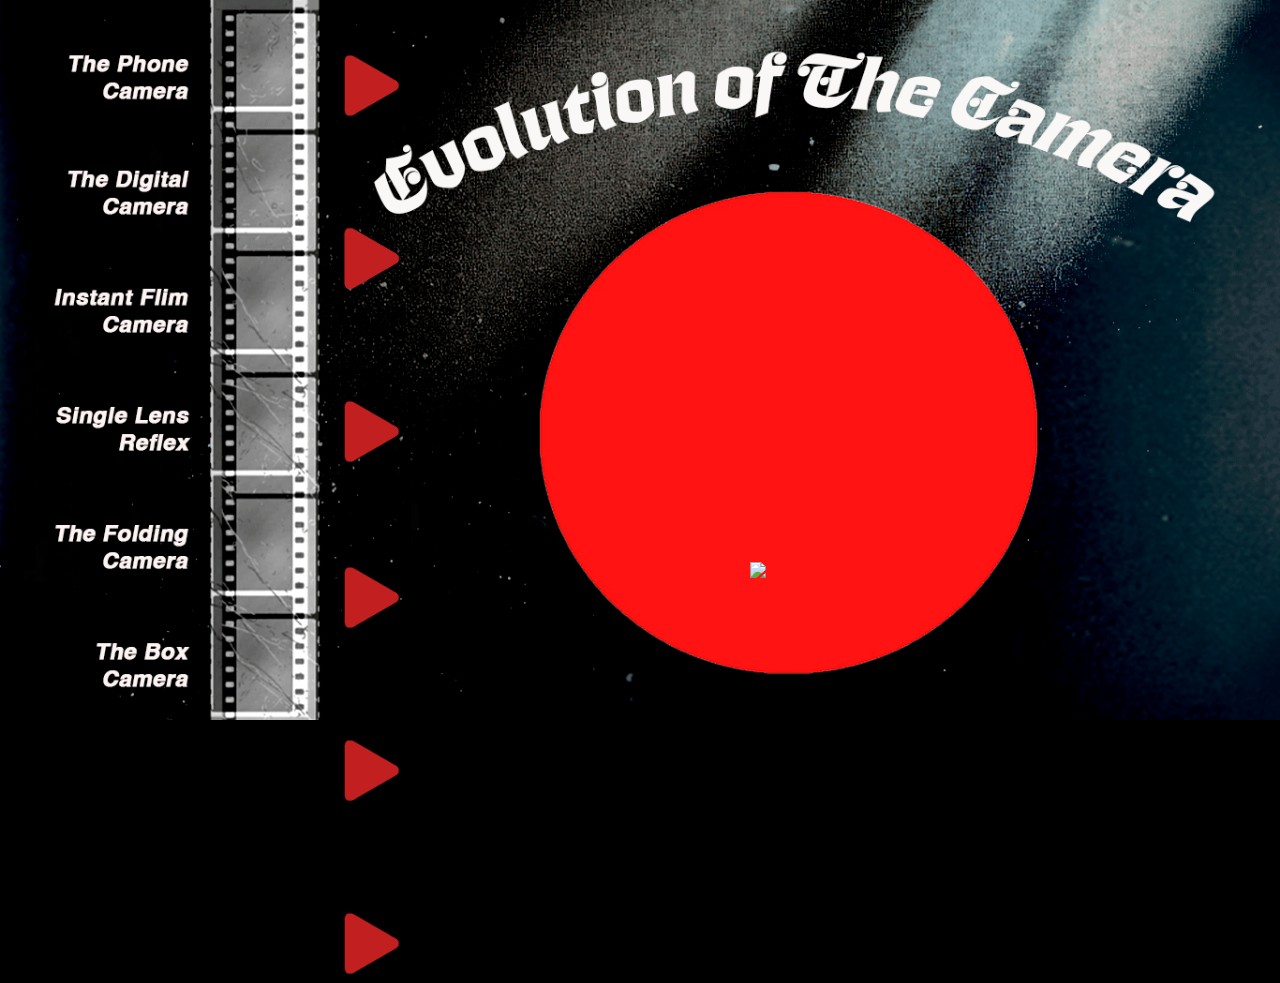
==== index.html @ 2f1d1e01 "Added Files" ====
<!DOCTYPE html>
<html>
    <head>
        <title>iPhone</title>
        <link rel="stylesheet" href="style.css">
    </head>
    <body>
        <a href="page2.html">
            <img class="iphone" src="images/iPhone.png">
        </a>

        <img src="FINAL.png" class="Triangle1" href="index.html">

<a  href="index.html"> <img src="FINAL.png" class="Triangle2"></a>

<a  href="page2.html"> <img src="FINAL.png" class="Triangle2"></a>

<a  href="page3.html"> <img src="FINAL.png" class="Triangle3"></a>

<a  href="page4.html"> <img src="FINAL.png" class="Triangle4"></a>

<a  href="page5.html"> <img src="FINAL.png" class="Triangle5"></a>

<a  href="page6.html"> <img src="FINAL.png" class="Triangle6"></a>        
    </body>
</html>
---- style.css ----
body {
    padding:0;
    margin:0;
    background:black;
 
    background-image: url(Newbackground.gif);
    background-size: 100%;
    background-repeat: no-repeat;
        
    
}

img {
    position:absolute;
    top:50%;
    left:50%;
    transform:translate(-50%, -50%);
}

.iphone {
    position: absolute;
    left: 1120px;
    top: 570px;
    width: 740px;
    height:auto;
    z-index: 21px;
}

.DSLR {
    position: absolute;
    left: 1130px;
    top: 530px;
    width: 900px;
    height:auto;
    z-index: 21px;
}

.Instant {
    position: absolute;
    left: 1100px;
    top: 605px;
    width: 805px;
    height:auto;
    z-index: 21px;
}

.SLR {
    position: absolute;
    left: 1120px;
    top: 590px;
    width: 950px;
    height:auto;
    z-index: 21px;
}

.Folding {
    position: absolute;
    left: 1108px;
    top: 610px;
    width: 890px;
    height:auto;
    z-index: 21px;
}

.Box {
    position: absolute;
    left: 1118px;
    top: 605px;
    width: 865px;
    height:auto;
    z-index: 21px;
}

.Triangle1 {
    width: 85px;
    height: auto;
    top: 87px;
    left: 372px;
    z-index: 1001;
}
.Triangle2 {
    width: 85px;
    height: auto;
    top: 260px;
    left: 372px;
    z-index: 1001;
}
.Triangle3 {
    width: 85px;
    height: auto;
    top: 433px;
    left: 372px;
    z-index: 1001;
}
.Triangle4 {
    width: 85px;
    height: auto;
    top: 599px;
    left: 372px;
    z-index: 1001;
}
.Triangle5 {
    width: 85px;
    height: auto;
    top: 772px;
    left: 372px;
    z-index: 1001;
}
.Triangle6 {
    width: 85px;
    height: auto;
    top: 945px;
    left: 372px;  
}
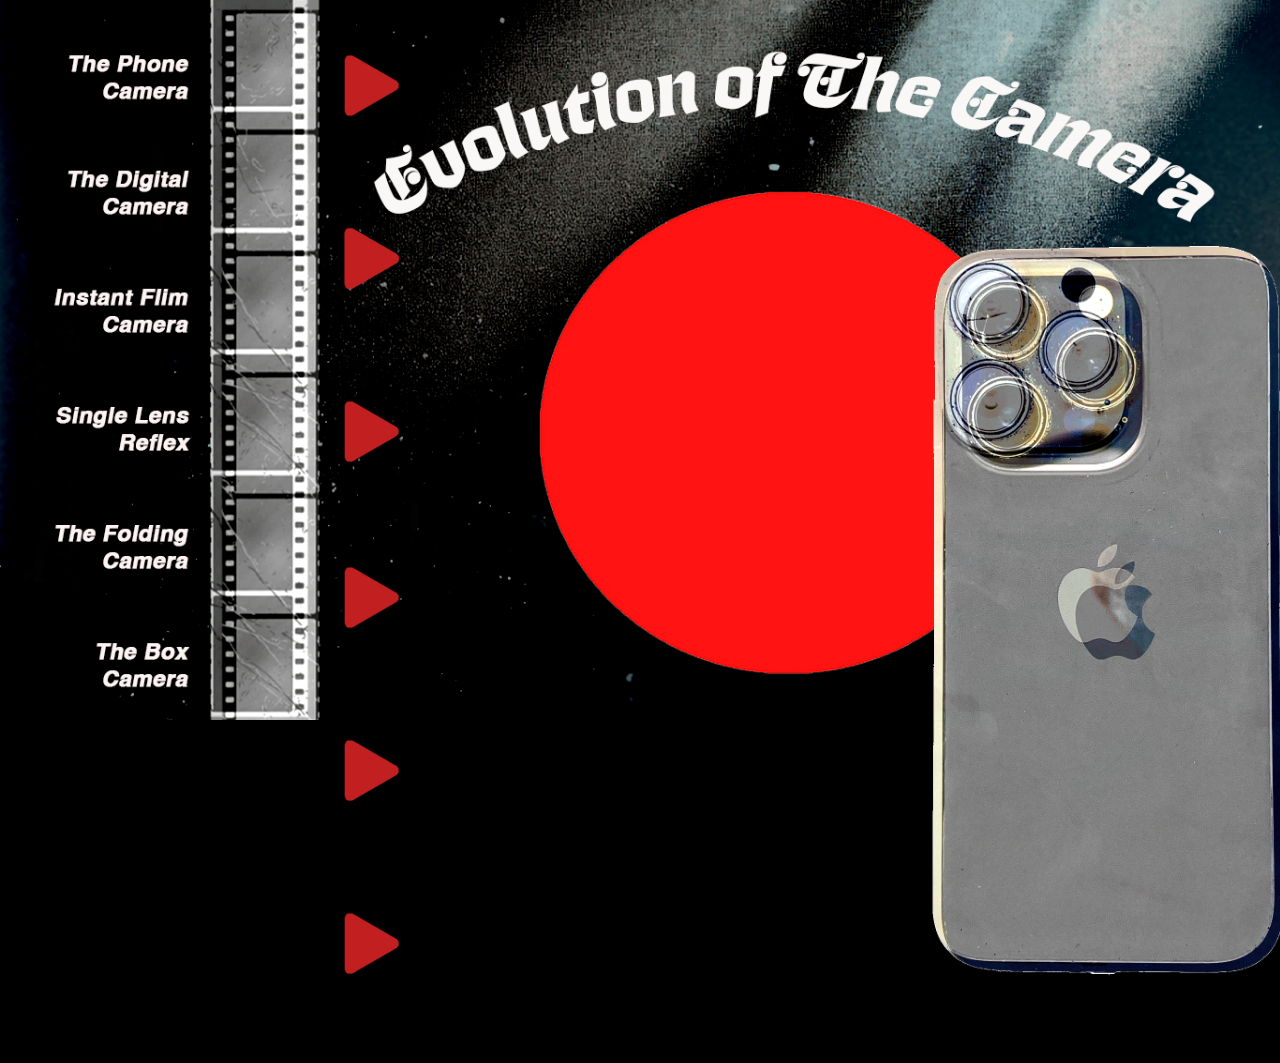
==== commit 0fec49d6: "New Files" ====
--- a/index.html
+++ b/index.html
@@ -6,7 +6,7 @@
     </head>
     <body>
         <a href="page2.html">
-            <img class="iphone" src="images/iPhone.png">
+            <img class="iphone" src="iPhonenew.gif">
         </a>
 
         <img src="FINAL.png" class="Triangle1" href="index.html">
